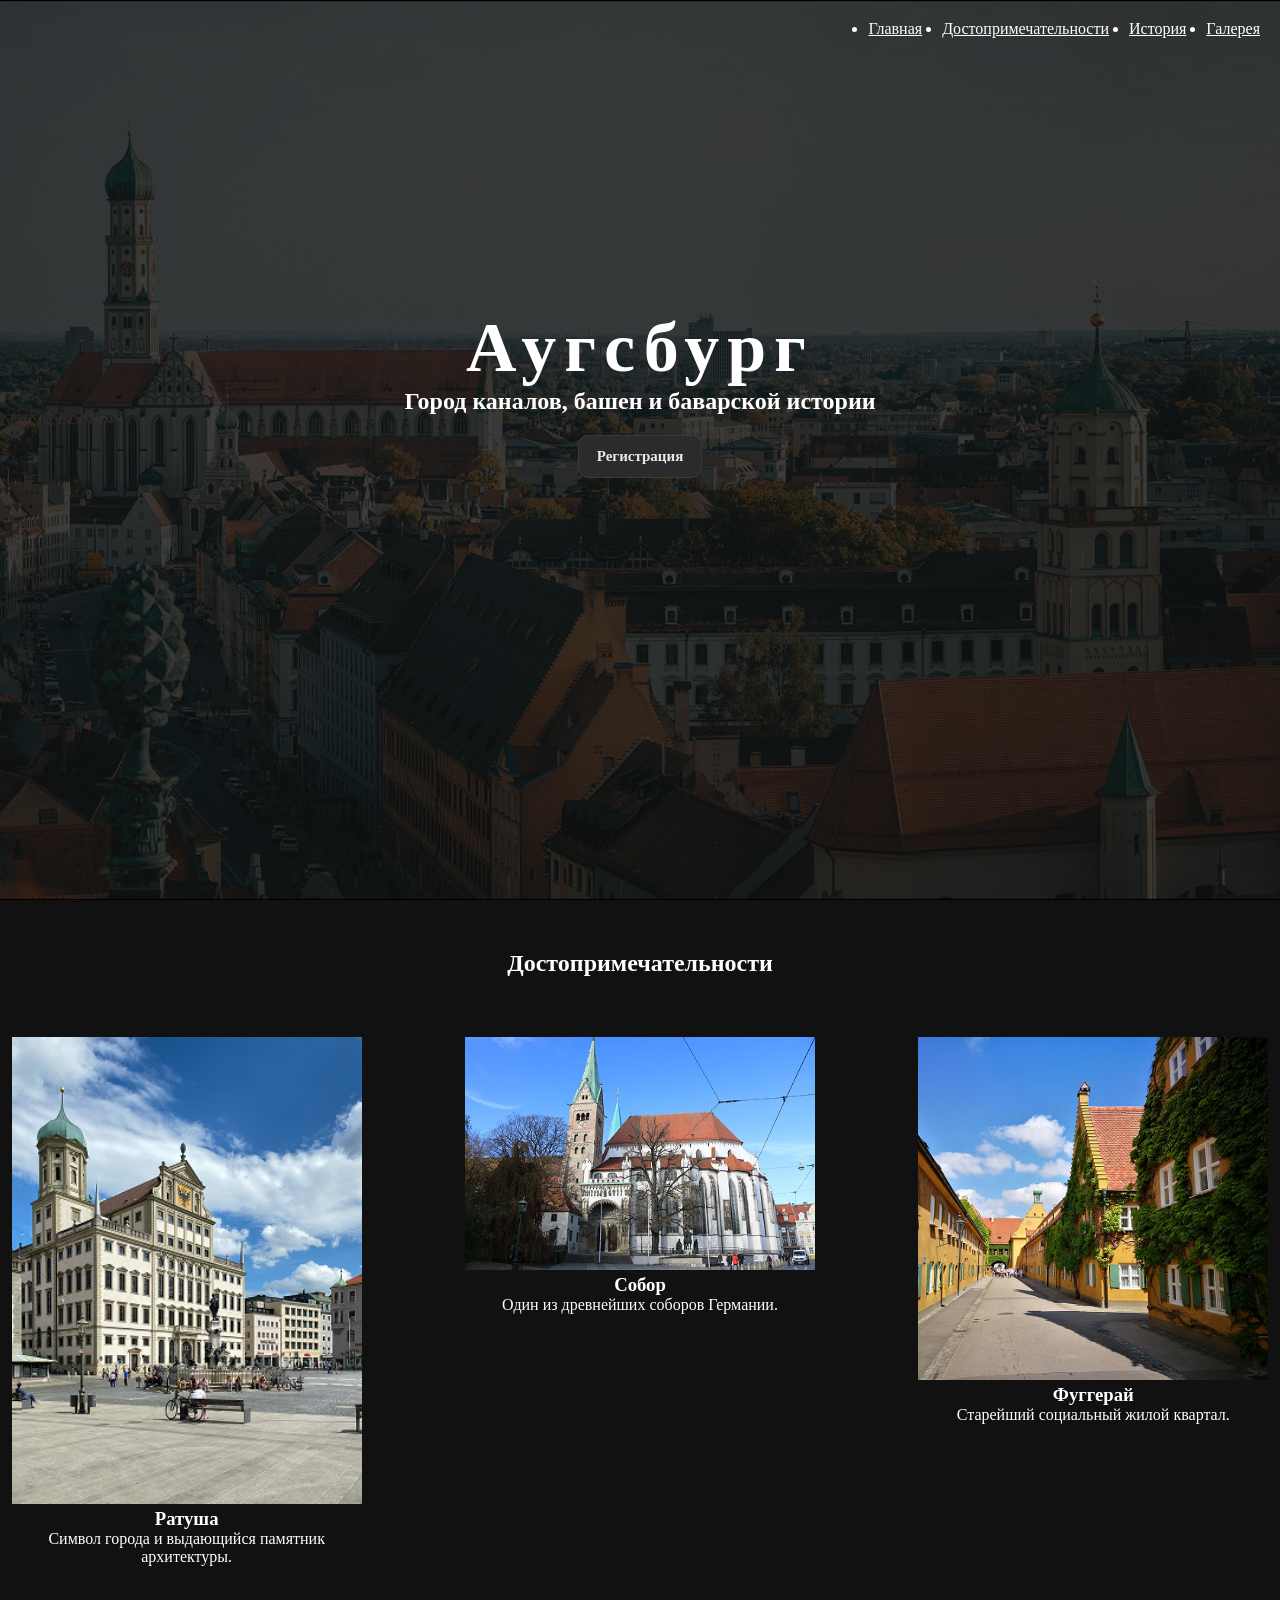
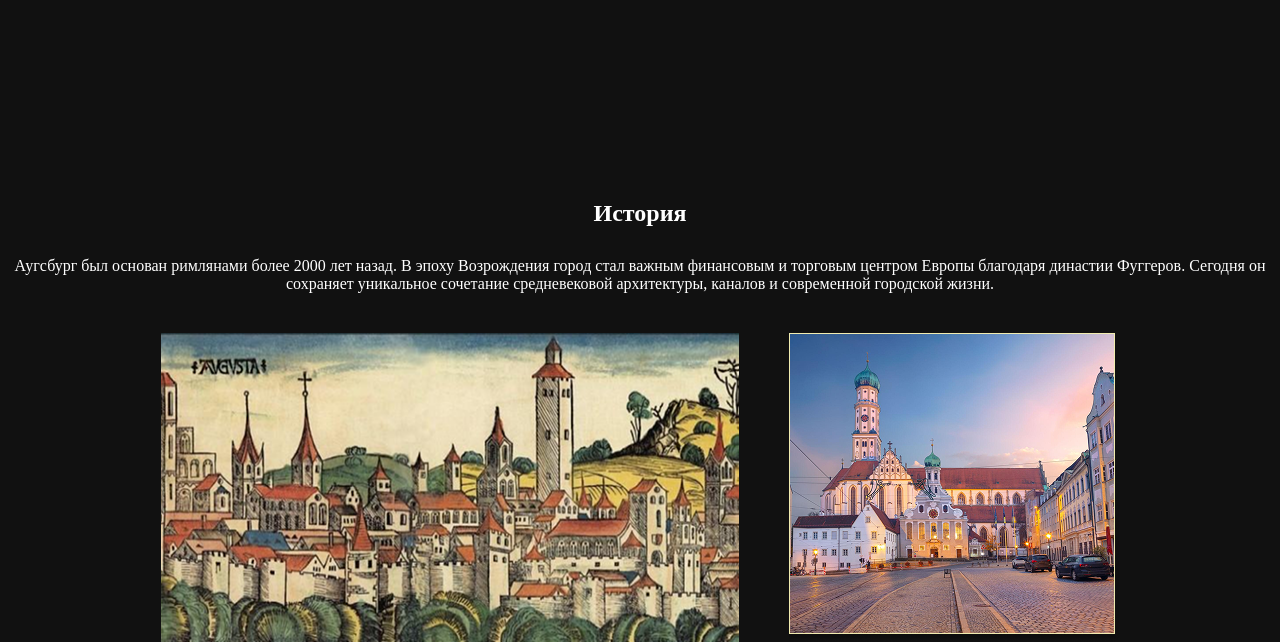
==== index.html @ 39077ec5 "Add files via upload" ====
<!DOCTYPE html>
<html lang="en">
<head>
    <meta charset="UTF-8">
    <meta name="viewport" content="width=device-width, initial-scale=1.0">
    <title>Аугсбург</title>
    <link rel="stylesheet" href="style.css">
</head>
<body>
    <header class="header" id="home">
        <nav>
            <ul class="list">
                <li>
                    <a href="#home">Главная</a>
                </li>
                <li>
                    <a href="#pois">Достопримечательности</a>
                </li>
                <li>
                    <a href="#history">История</a>
                </li>
                <li>
                    <a href="#gallery">Галерея</a>
                </li>
            </ul>
        </nav>
        <div class="title">
            <h1>Аугсбург</h1>
            <h2>Город каналов, башен и баварской истории</h2>
            <a class="register-btn" href="registration.html">Регистрация</a>
        </div>
    </header>
    <div class="pois"  id="pois">
        <h2>Достопримечательности</h2>
        <div class="cards">
        <div class="card">
                <img src="images/ratusha.png">
                <h3>Ратуша</h3>
                <p>Символ города и выдающийся памятник архитектуры.</p>
            </div>
    <div class="card">
                <img src="images/sobor.png">
                <h3>Собор</h3>
                <p>Один из древнейших соборов Германии.</p>
            </div>        
    <div class="card">
                <img src="images/fugger.png" >
                <h3>Фуггерай</h3>
                <p>Старейший социальный жилой квартал.</p>
            </div>
    </div>
</div>
<div class="history"  id="history">
        <h2>История</h2>

        <p>
           Аугсбург был основан римлянами более 2000 лет назад. В эпоху Возрождения город стал важным финансовым и торговым центром Европы благодаря династии Фуггеров. Сегодня он сохраняет уникальное сочетание средневековой архитектуры, каналов и современной городской жизни.
        </p>

        <div class="history-img">
            <img src="images/freska.png">
            <img src="images/cerkov.png">
        </div>
    </div>

</body>
</html>
---- style.css ----
*{
    margin: 0;
    padding: 0;
    box-sizing:border-box;
}

body{
    background:#111;
    color:white;
    font-family:Georgia, serif;
}
.header{
    height:100vh;
    width:100%;
    background-image:url("./images/fon.png");
    background-size: cover;
    background-position:center;
}
.list{
    display:flex;
    justify-content:flex-end;
    gap:20px;
    padding:20px;
}
.list a{
    color:white;
}
.title{
    text-align:center;
    margin-top:250px;
}
.title h1{
    font-size:70px;
    letter-spacing:8px;
}
.title p{
    margin-top:15px;
}
.pois{
    text-align:center;
    padding-top: 50px;
    padding-bottom: 100px;
    height: 100vh;
}
.cards{
    display:flex;
    justify-content:space-around;
    gap: 80px;
    margin-top: 60px;
}
.card{
    width: 350px;
}
.card img{
    width:100%;
}
.history{
    text-align:center;

}
.history h2{
    margin-bottom:30px;
}
.history-img{
    display:flex;
    justify-content:center;
    gap:50px;
    margin-top:40px;
}
.register-btn {
    display: inline-flex;
    margin-top: 20px;

    padding: 12px 18px;

    background: #2b2b2b;
    color: #eaeaea;

    border: 1px solid #3a3a3a;

    text-decoration: none;
    font-size: 15px;
    font-weight: 600;

    border-radius: 10px;

    transition: 0.15s ease;

    justify-content: center;
    align-items: center;
}

.register-btn:hover {
    background: #353535;
    border-color: #555;
    transform: translateY(-1px);
}
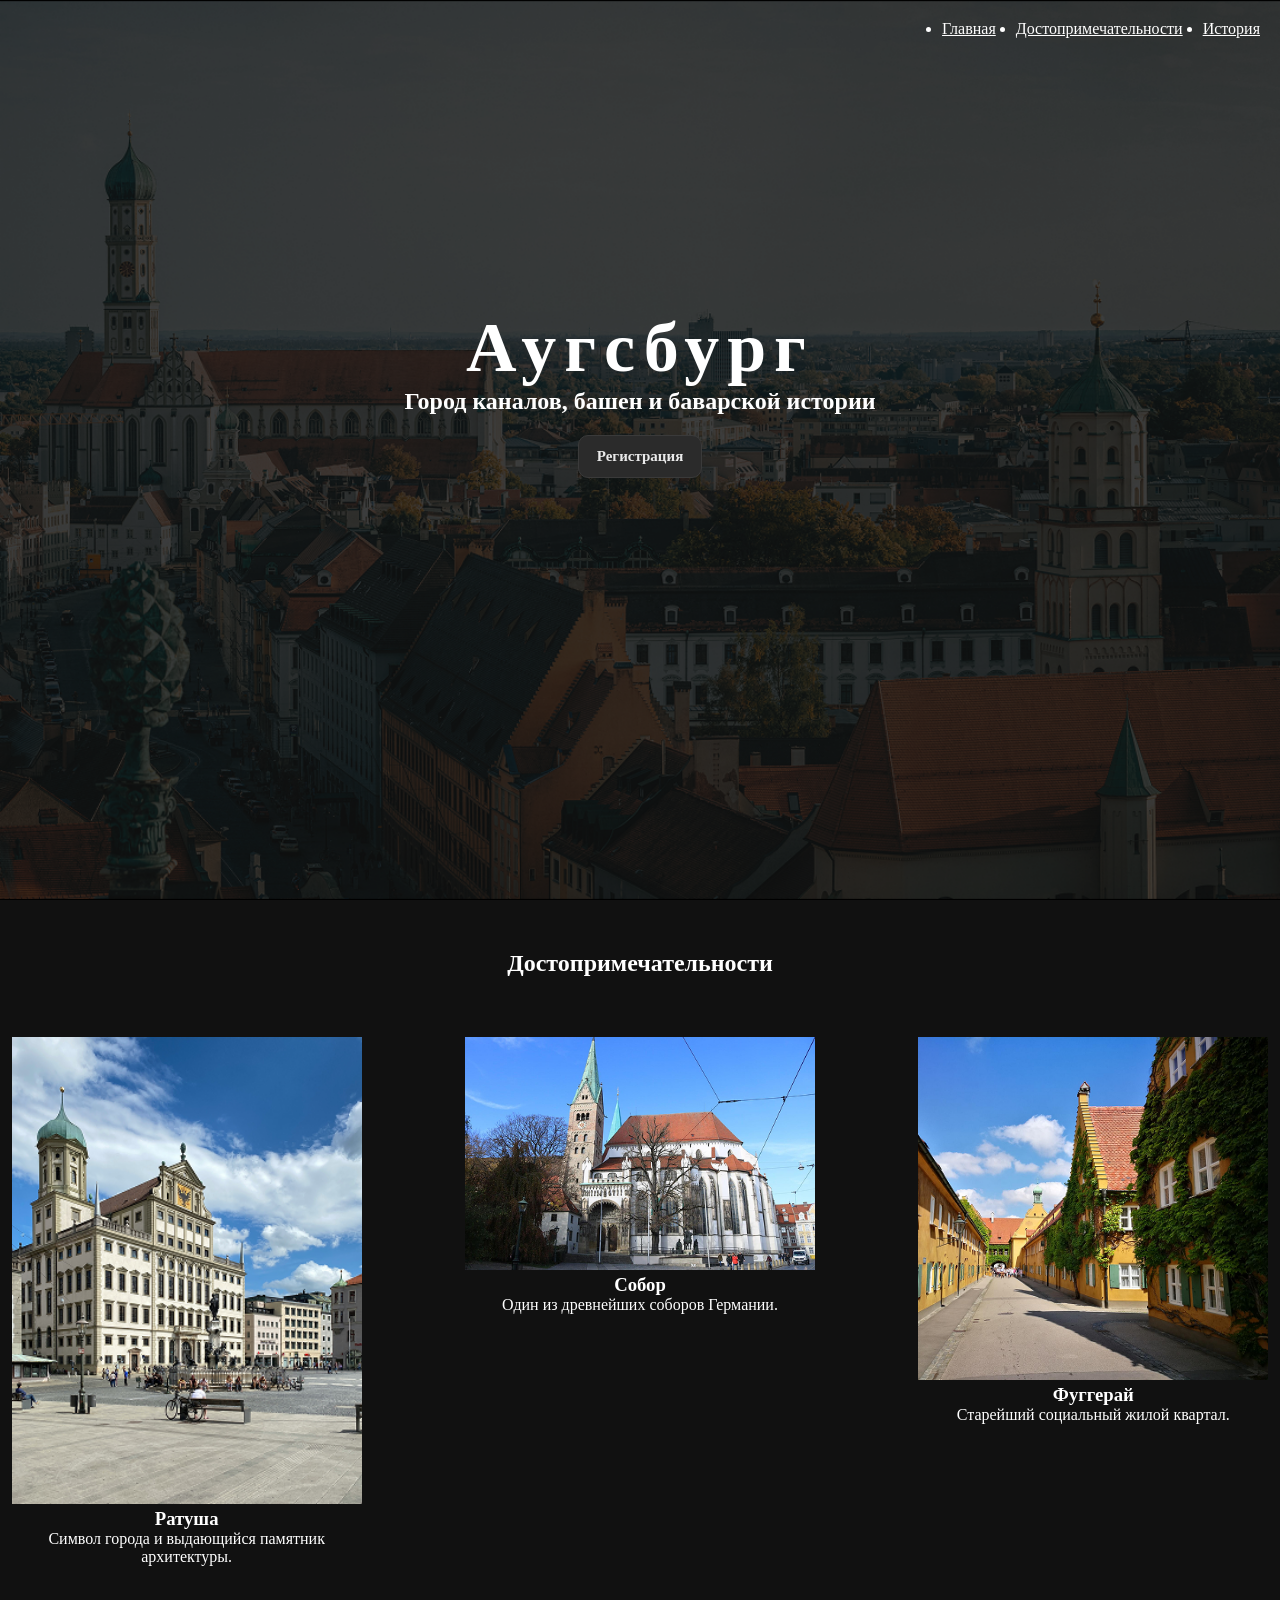
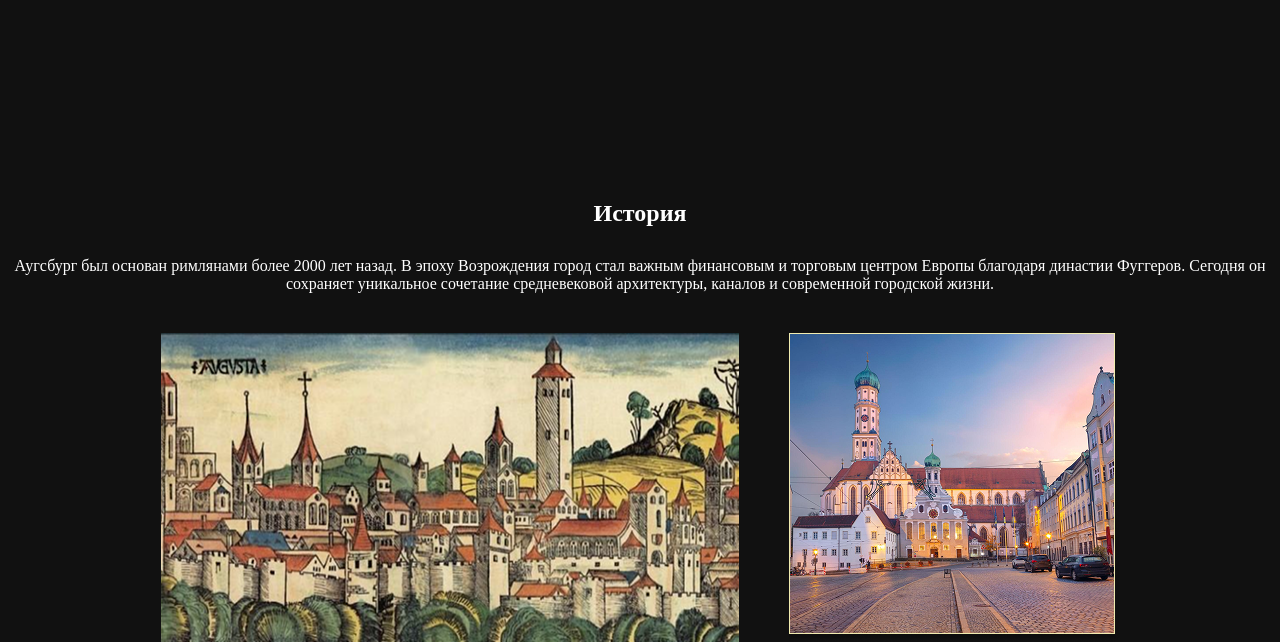
==== commit 9317e55b: "Add files via upload" ====
--- a/index.html
+++ b/index.html
@@ -8,19 +8,26 @@
 </head>
 <body>
     <header class="header" id="home">
+
+        <div class="menu" id="Toggle">
+            <span></span>
+            <span></span>
+            <span></span>
+            <span></span>
+        </div>
+
+
+
         <nav>
             <ul class="list">
                 <li>
-                    <a href="#home">Главная</a>
+                    <a class="scroll" href="#home">Главная</a>
                 </li>
                 <li>
-                    <a href="#pois">Достопримечательности</a>
+                    <a class="scroll" href="#pois">Достопримечательности</a>
                 </li>
                 <li>
-                    <a href="#history">История</a>
-                </li>
-                <li>
-                    <a href="#gallery">Галерея</a>
+                    <a class="scroll" href="#history">История</a>
                 </li>
             </ul>
         </nav>
@@ -62,6 +69,6 @@
             <img src="images/cerkov.png">
         </div>
     </div>
-
+ <script src="menu.js"></script>
 </body>
 </html>
--- a/style.css
+++ b/style.css
@@ -94,4 +94,89 @@
     background: #353535;
     border-color: #555;
     transform: translateY(-1px);
-}+}
+.menu{
+    display:none;
+    flex-direction: column;
+    gap:5px;
+    z-index:100;
+}
+.menu span{
+    display:block;
+    width:28px;
+    height:3px;
+    background-color:white;
+    border-radius:2px;
+    transition:0.3s ease;
+}
+
+@media(max-width: 768px){
+    .title{
+    text-align:center;
+    margin-top:100px;
+}
+.title h1{
+    font-size:35px;
+    letter-spacing:4px;
+}
+.list{
+    display:flex;
+    justify-content:center;
+    gap:15px;
+    padding:15px;
+}
+.cards{
+    flex-direction: column;
+    align-items: center;
+    gap: 30px;
+    margin-top: 20px;
+}
+.card{
+    width:80%;
+}
+.history-img{
+    display:flex;
+    flex-direction: column;
+    align-items: center;
+    gap:10px;
+    margin-top:5px;
+    max-width:50%;
+    margin: 0 auto;
+}
+.menu{
+    display:flex;
+    align-items: flex-end;
+}
+.list{
+    display:none;
+    flex-direction: column;
+    position: absolute;
+    top:30px;
+    right:0;
+    background-color:#222;
+    width:225px;
+    border-radius: 0 0 0 10px;
+    box-shadow: -2px 5px 10px rhba(0,0,0,0.5);
+    align-items: center;
+    z-index:99;
+}
+
+.list.active{
+    display:flex;
+}
+.header, .pois{
+    height:auto;
+    padding-bottom: 50px;
+}
+}
+@media(max-width: 540px){
+.history-img{
+    display:flex;
+    flex-direction: column;
+    align-items: center;
+    gap:10px;
+    margin-top:5px;
+    max-width:30%;
+}
+}
+
